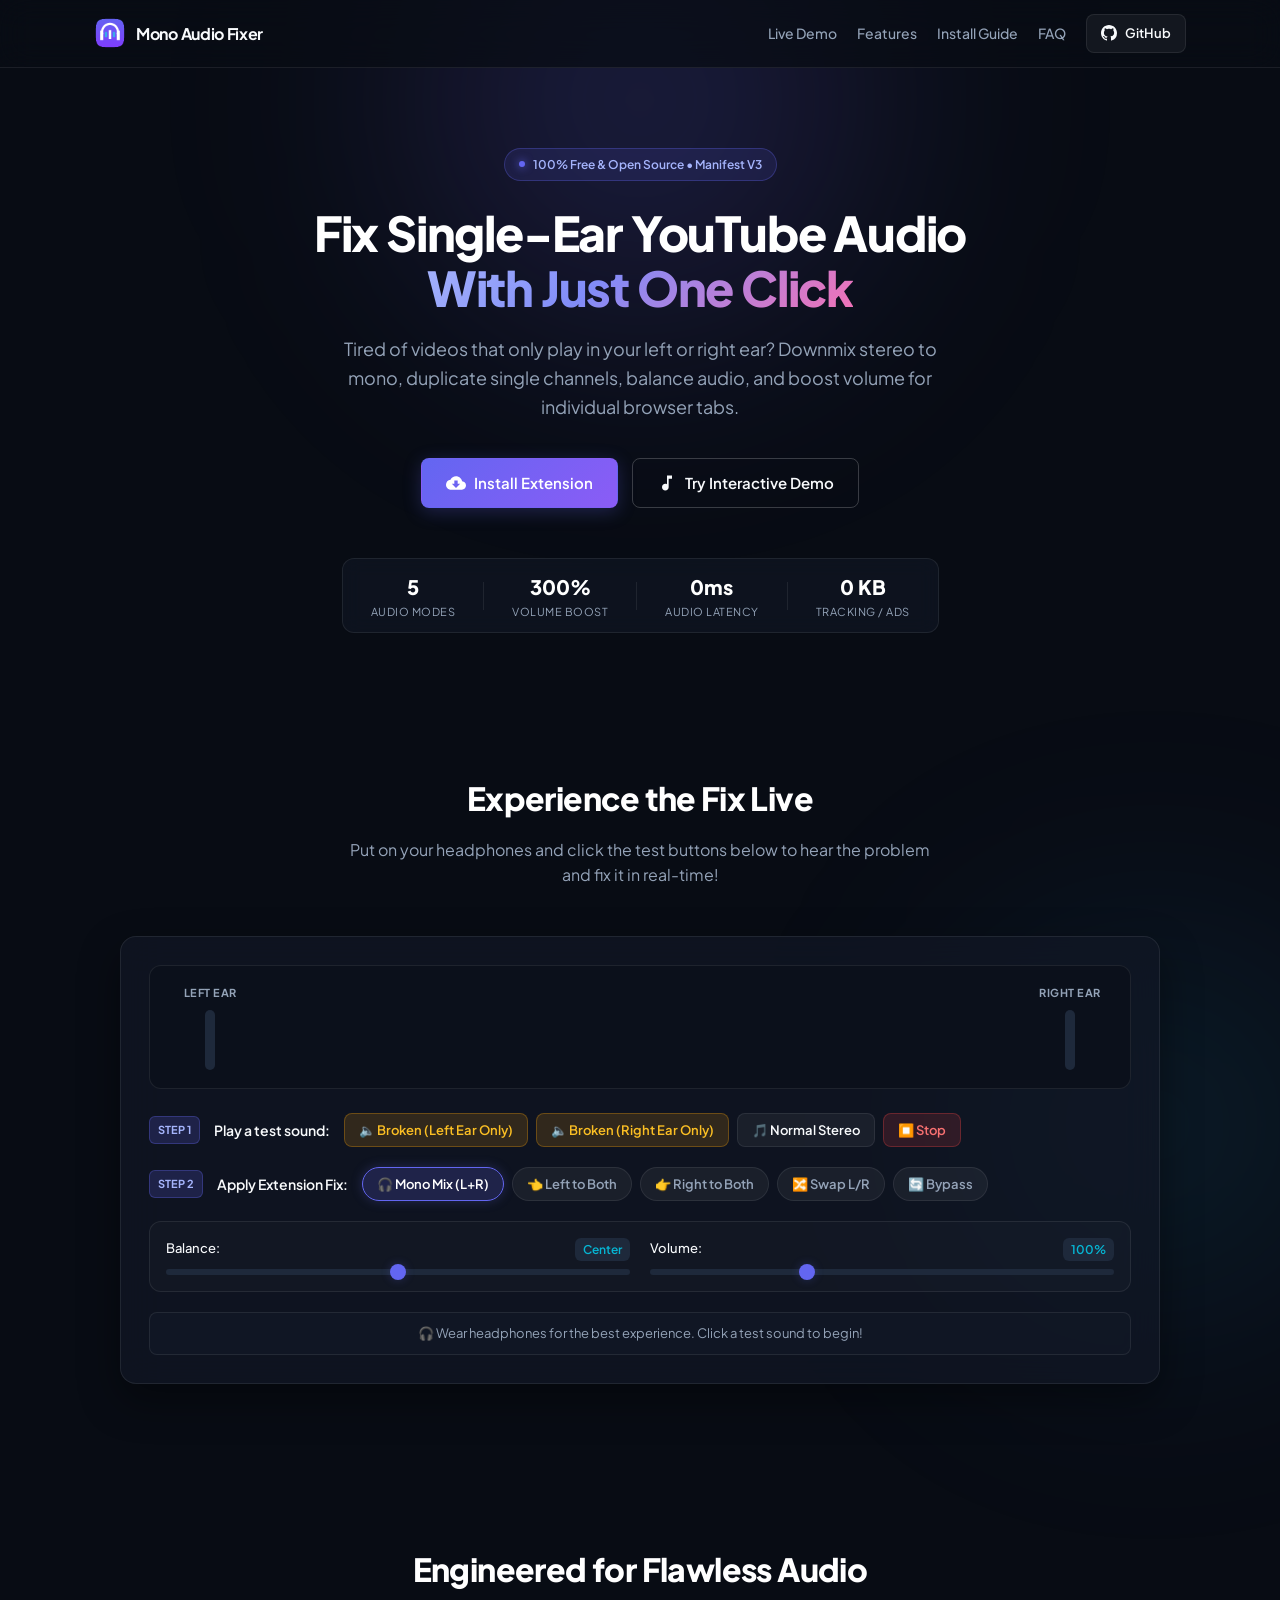
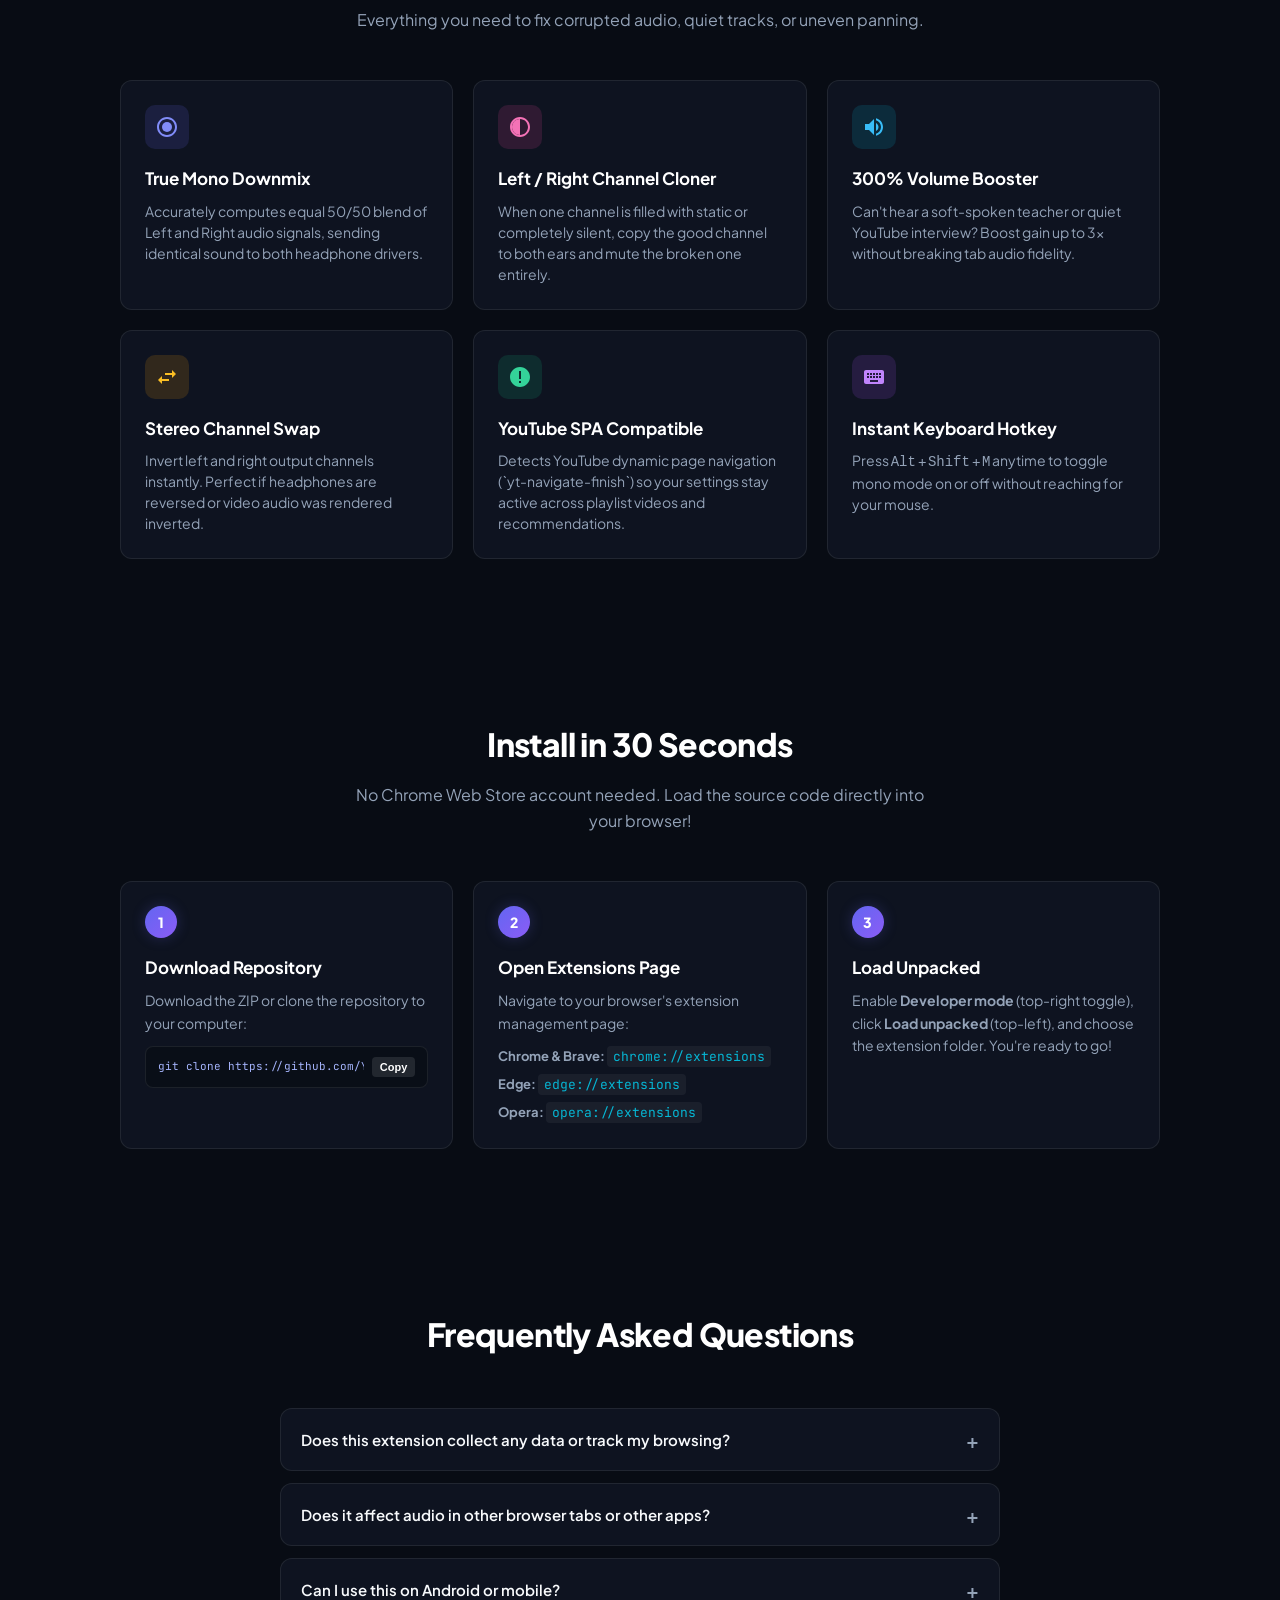
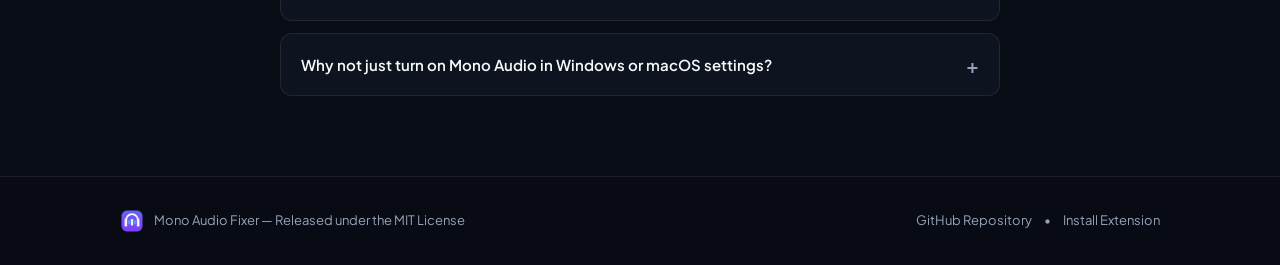
==== docs/index.html @ decf17ee "feat: complete YouTube & Tab Mono Audio Fixer extension with GitHub Pages landing page" ====
<!DOCTYPE html>
<html lang="en">
<head>
  <meta charset="UTF-8">
  <meta name="viewport" content="width=device-width, initial-scale=1.0">
  <title>Mono Audio Fixer — Fix Single-Ear YouTube Audio Instantly</title>
  <meta name="description" content="Free open-source Chrome extension to fix YouTube & browser videos where audio only plays in one ear. Downmix stereo to mono, copy left/right channels, and boost volume.">
  <link rel="icon" type="image/png" href="icons/icon32.png">
  <link rel="preconnect" href="https://fonts.googleapis.com">
  <link rel="preconnect" href="https://fonts.gstatic.com" crossorigin>
  <link href="https://fonts.googleapis.com/css2?family=Plus+Jakarta+Sans:wght@400;500;600;700;800&family=JetBrains+Mono:wght@400;500&display=swap" rel="stylesheet">
  <link rel="stylesheet" href="style.css">
</head>
<body>

  <!-- Background Ambient Glow -->
  <div class="ambient-glow glow-1"></div>
  <div class="ambient-glow glow-2"></div>

  <!-- Navigation -->
  <nav class="navbar">
    <div class="nav-container">
      <a href="#" class="nav-brand">
        <img src="icons/icon48.png" alt="Mono Audio Fixer" class="nav-logo">
        <span class="brand-text">Mono Audio Fixer</span>
      </a>
      <div class="nav-links">
        <a href="#demo" class="nav-link">Live Demo</a>
        <a href="#features" class="nav-link">Features</a>
        <a href="#install" class="nav-link">Install Guide</a>
        <a href="#faq" class="nav-link">FAQ</a>
        <a href="https://github.com" target="_blank" rel="noopener noreferrer" class="btn btn-secondary btn-sm github-btn">
          <svg viewBox="0 0 24 24" width="16" height="16" fill="currentColor">
            <path d="M12 0C5.37 0 0 5.37 0 12c0 5.31 3.435 9.795 8.205 11.385.6.105.825-.255.825-.57 0-.285-.015-1.23-.015-2.235-3.015.555-3.795-.735-4.035-1.41-.135-.345-.72-1.41-1.23-1.695-.42-.225-1.02-.78-.015-.795.945-.015 1.62.87 1.845 1.23 1.08 1.815 2.805 1.305 3.495.99.105-.78.42-1.305.765-1.605-2.67-.3-5.46-1.335-5.46-5.925 0-1.305.465-2.385 1.23-3.225-.12-.3-.54-1.53.12-3.18 0 0 1.005-.315 3.3 1.23.96-.27 1.98-.405 3-.405s2.04.135 3 .405c2.295-1.56 3.3-1.23 3.3-1.23.66 1.65.24 2.88.12 3.18.765.84 1.23 1.905 1.23 3.225 0 4.605-2.805 5.625-5.475 5.925.435.375.81 1.095.81 2.22 0 1.605-.015 2.895-.015 3.3 0 .315.225.69.825.57A12.02 12.02 0 0024 12c0-6.63-5.37-12-12-12z"/>
          </svg>
          <span>GitHub</span>
        </a>
      </div>
    </div>
  </nav>

  <!-- Hero Section -->
  <header class="hero-section">
    <div class="hero-container">
      <div class="hero-badge">
        <span class="badge-dot"></span>
        <span>100% Free & Open Source • Manifest V3</span>
      </div>
      
      <h1 class="hero-title">
        Fix Single-Ear YouTube Audio <br>
        <span class="gradient-text">With Just One Click</span>
      </h1>
      
      <p class="hero-subtitle">
        Tired of videos that only play in your left or right ear? Downmix stereo to mono, duplicate single channels, balance audio, and boost volume for individual browser tabs.
      </p>

      <div class="hero-cta-group">
        <a href="#install" class="btn btn-primary btn-lg">
          <svg viewBox="0 0 24 24" width="20" height="20" fill="currentColor">
            <path d="M19.35 10.04C18.67 6.59 15.64 4 12 4 9.11 4 6.6 5.64 5.35 8.04 2.34 8.36 0 10.91 0 14c0 3.31 2.69 6 6 6h13c2.76 0 5-2.24 5-5 0-2.64-2.05-4.78-4.65-4.96zM17 13l-5 5-5-5h3V9h4v4h3z"/>
          </svg>
          <span>Install Extension</span>
        </a>
        <a href="#demo" class="btn btn-outline btn-lg">
          <svg viewBox="0 0 24 24" width="20" height="20" fill="currentColor">
            <path d="M12 3v10.55c-.59-.34-1.27-.55-2-.55-2.21 0-4 1.79-4 4s1.79 4 4 4 4-1.79 4-4V7h4V3h-6z"/>
          </svg>
          <span>Try Interactive Demo</span>
        </a>
      </div>

      <!-- Quick Highlights -->
      <div class="hero-stats">
        <div class="stat-item">
          <span class="stat-value">5</span>
          <span class="stat-label">Audio Modes</span>
        </div>
        <div class="stat-divider"></div>
        <div class="stat-item">
          <span class="stat-value">300%</span>
          <span class="stat-label">Volume Boost</span>
        </div>
        <div class="stat-divider"></div>
        <div class="stat-item">
          <span class="stat-value">0ms</span>
          <span class="stat-label">Audio Latency</span>
        </div>
        <div class="stat-divider"></div>
        <div class="stat-item">
          <span class="stat-value">0 KB</span>
          <span class="stat-label">Tracking / Ads</span>
        </div>
      </div>
    </div>
  </header>

  <!-- Interactive Live Demo Section -->
  <section id="demo" class="demo-section">
    <div class="section-container">
      <div class="section-header">
        <h2 class="section-title">Experience the Fix Live</h2>
        <p class="section-subtitle">Put on your headphones and click the test buttons below to hear the problem and fix it in real-time!</p>
      </div>

      <div class="demo-card">
        <!-- Visualizer Area -->
        <div class="visualizer-container">
          <div class="channel-indicator left-indicator">
            <span class="channel-badge">LEFT EAR</span>
            <div class="meter-bar"><div class="meter-fill" id="meterL"></div></div>
          </div>

          <canvas id="audioVisualizer" width="500" height="120"></canvas>

          <div class="channel-indicator right-indicator">
            <span class="channel-badge">RIGHT EAR</span>
            <div class="meter-bar"><div class="meter-fill" id="meterR"></div></div>
          </div>
        </div>

        <!-- Demo Control Panel -->
        <div class="demo-controls">
          <div class="demo-step">
            <span class="step-num">Step 1</span>
            <span class="step-title">Play a test sound:</span>
            <div class="button-group">
              <button class="btn btn-warning btn-sm" id="btnBrokenLeft">
                🔈 Broken (Left Ear Only)
              </button>
              <button class="btn btn-warning btn-sm" id="btnBrokenRight">
                🔈 Broken (Right Ear Only)
              </button>
              <button class="btn btn-secondary btn-sm" id="btnNormalStereo">
                🎵 Normal Stereo
              </button>
              <button class="btn btn-danger btn-sm" id="btnStopAudio">
                ⏹️ Stop
              </button>
            </div>
          </div>

          <div class="demo-step">
            <span class="step-num">Step 2</span>
            <span class="step-title">Apply Extension Fix:</span>
            <div class="button-group" id="demoPresets">
              <button class="preset-pill active" data-mode="mono">
                🎧 Mono Mix (L+R)
              </button>
              <button class="preset-pill" data-mode="left-only">
                👈 Left to Both
              </button>
              <button class="preset-pill" data-mode="right-only">
                👉 Right to Both
              </button>
              <button class="preset-pill" data-mode="swap">
                🔀 Swap L/R
              </button>
              <button class="preset-pill" data-mode="stereo">
                🔄 Bypass
              </button>
            </div>
          </div>

          <!-- Fine Tuning Controls -->
          <div class="demo-sliders">
            <div class="slider-field">
              <div class="slider-info">
                <span>Balance:</span>
                <span class="badge" id="demoBalanceVal">Center</span>
              </div>
              <input type="range" id="demoBalance" min="-1" max="1" step="0.05" value="0">
            </div>

            <div class="slider-field">
              <div class="slider-info">
                <span>Volume:</span>
                <span class="badge" id="demoVolumeVal">100%</span>
              </div>
              <input type="range" id="demoVolume" min="0" max="3" step="0.05" value="1">
            </div>
          </div>

          <div class="demo-status" id="demoStatus">
            🎧 Wear headphones for the best experience. Click a test sound to begin!
          </div>
        </div>
      </div>
    </div>
  </section>

  <!-- Features Section -->
  <section id="features" class="features-section">
    <div class="section-container">
      <div class="section-header">
        <h2 class="section-title">Engineered for Flawless Audio</h2>
        <p class="section-subtitle">Everything you need to fix corrupted audio, quiet tracks, or uneven panning.</p>
      </div>

      <div class="features-grid">
        <div class="feature-card">
          <div class="feature-icon icon-indigo">
            <svg viewBox="0 0 24 24" width="24" height="24" fill="currentColor">
              <path d="M12 2C6.48 2 2 6.48 2 12s4.48 10 10 10 10-4.48 10-10S17.52 2 12 2zm0 18c-4.41 0-8-3.59-8-8s3.59-8 8-8 8 3.59 8 8-3.59 8-8 8z"/><circle cx="12" cy="12" r="5"/>
            </svg>
          </div>
          <h3 class="feature-title">True Mono Downmix</h3>
          <p class="feature-desc">Accurately computes equal 50/50 blend of Left and Right audio signals, sending identical sound to both headphone drivers.</p>
        </div>

        <div class="feature-card">
          <div class="feature-icon icon-pink">
            <svg viewBox="0 0 24 24" width="24" height="24" fill="currentColor">
              <path d="M12 2C6.48 2 2 6.48 2 12s4.48 10 10 10 10-4.48 10-10S17.52 2 12 2zm0 18c-4.41 0-8-3.59-8-8s3.59-8 8-8 8 3.59 8 8-3.59 8-8 8z"/><path d="M12 4v16c-4.41 0-8-3.59-8-8s3.59-8 8-8z"/>
            </svg>
          </div>
          <h3 class="feature-title">Left / Right Channel Cloner</h3>
          <p class="feature-desc">When one channel is filled with static or completely silent, copy the good channel to both ears and mute the broken one entirely.</p>
        </div>

        <div class="feature-card">
          <div class="feature-icon icon-cyan">
            <svg viewBox="0 0 24 24" width="24" height="24" fill="currentColor">
              <path d="M3 9v6h4l5 5V4L7 9H3zm13.5 3c0-1.77-1.02-3.29-2.5-4.03v8.05c1.48-.73 2.5-2.25 2.5-4.02zM14 3.23v2.06c2.89.86 5 3.54 5 6.71s-2.11 5.85-5 6.71v2.06c4.01-.91 7-4.49 7-8.77s-2.99-7.86-7-8.77z"/>
            </svg>
          </div>
          <h3 class="feature-title">300% Volume Booster</h3>
          <p class="feature-desc">Can't hear a soft-spoken teacher or quiet YouTube interview? Boost gain up to 3x without breaking tab audio fidelity.</p>
        </div>

        <div class="feature-card">
          <div class="feature-icon icon-amber">
            <svg viewBox="0 0 24 24" width="24" height="24" fill="currentColor">
              <path d="M6.99 11L3 15l3.99 4v-3H14v-2H6.99v-3zM21 9l-3.99-4v3H10v2h7.01v3L21 9z"/>
            </svg>
          </div>
          <h3 class="feature-title">Stereo Channel Swap</h3>
          <p class="feature-desc">Invert left and right output channels instantly. Perfect if headphones are reversed or video audio was rendered inverted.</p>
        </div>

        <div class="feature-card">
          <div class="feature-icon icon-emerald">
            <svg viewBox="0 0 24 24" width="24" height="24" fill="currentColor">
              <path d="M12 2C6.48 2 2 6.48 2 12s4.48 10 10 10 10-4.48 10-10S17.52 2 12 2zm-1 14h2v2h-2v-2zm0-10h2v8h-2V6z"/>
            </svg>
          </div>
          <h3 class="feature-title">YouTube SPA Compatible</h3>
          <p class="feature-desc">Detects YouTube dynamic page navigation (`yt-navigate-finish`) so your settings stay active across playlist videos and recommendations.</p>
        </div>

        <div class="feature-card">
          <div class="feature-icon icon-purple">
            <svg viewBox="0 0 24 24" width="24" height="24" fill="currentColor">
              <path d="M20 5H4c-1.1 0-1.99.9-1.99 2L2 17c0 1.1.9 2 2 2h16c1.1 0 2-.9 2-2V7c0-1.1-.9-2-2-2zm-9 3h2v2h-2V8zm0 3h2v2h-2v-2zM8 8h2v2H8V8zm0 3h2v2H8v-2zm-1 2H5v-2h2v2zm0-3H5V8h2v2zm9 7H8v-2h8v2zm0-4h-2v-2h2v2zm0-3h-2V8h2v2zm3 3h-2v-2h2v2zm0-3h-2V8h2v2z"/>
            </svg>
          </div>
          <h3 class="feature-title">Instant Keyboard Hotkey</h3>
          <p class="feature-desc">Press <kbd>Alt</kbd> + <kbd>Shift</kbd> + <kbd>M</kbd> anytime to toggle mono mode on or off without reaching for your mouse.</p>
        </div>
      </div>
    </div>
  </section>

  <!-- Installation Walkthrough Section -->
  <section id="install" class="install-section">
    <div class="section-container">
      <div class="section-header">
        <h2 class="section-title">Install in 30 Seconds</h2>
        <p class="section-subtitle">No Chrome Web Store account needed. Load the source code directly into your browser!</p>
      </div>

      <div class="steps-grid">
        <div class="step-card">
          <div class="step-badge">1</div>
          <h3 class="step-heading">Download Repository</h3>
          <p class="step-text">Download the ZIP or clone the repository to your computer:</p>
          <div class="code-box">
            <code>git clone https://github.com/YOUR_USERNAME/mono-audio-fixer.git</code>
            <button class="copy-btn" id="copyBtn">Copy</button>
          </div>
        </div>

        <div class="step-card">
          <div class="step-badge">2</div>
          <h3 class="step-heading">Open Extensions Page</h3>
          <p class="step-text">Navigate to your browser's extension management page:</p>
          <ul class="browser-links">
            <li><strong>Chrome & Brave:</strong> <code>chrome://extensions</code></li>
            <li><strong>Edge:</strong> <code>edge://extensions</code></li>
            <li><strong>Opera:</strong> <code>opera://extensions</code></li>
          </ul>
        </div>

        <div class="step-card">
          <div class="step-badge">3</div>
          <h3 class="step-heading">Load Unpacked</h3>
          <p class="step-text">Enable <strong>Developer mode</strong> (top-right toggle), click <strong>Load unpacked</strong> (top-left), and choose the extension folder. You're ready to go!</p>
        </div>
      </div>
    </div>
  </section>

  <!-- FAQ Section -->
  <section id="faq" class="faq-section">
    <div class="section-container">
      <div class="section-header">
        <h2 class="section-title">Frequently Asked Questions</h2>
      </div>

      <div class="faq-list">
        <div class="faq-item">
          <button class="faq-question">
            <span>Does this extension collect any data or track my browsing?</span>
            <span class="faq-icon">+</span>
          </button>
          <div class="faq-answer">
            <p><strong>Absolutely not.</strong> Mono Audio Fixer is 100% open-source and local. It operates solely through the browser's native Web Audio API and contains zero telemetry, analytics, or external network requests.</p>
          </div>
        </div>

        <div class="faq-item">
          <button class="faq-question">
            <span>Does it affect audio in other browser tabs or other apps?</span>
            <span class="faq-icon">+</span>
          </button>
          <div class="faq-answer">
            <p><strong>No.</strong> Unlike system-wide OS accessibility toggles, this extension only modifies the audio of the specific tab you have open. Your Spotify, games, or other tabs remain in rich full stereo.</p>
          </div>
        </div>

        <div class="faq-item">
          <button class="faq-question">
            <span>Can I use this on Android or mobile?</span>
            <span class="faq-icon">+</span>
          </button>
          <div class="faq-answer">
            <p>Yes! On Android, you can install browsers that support desktop extensions such as <strong>Kiwi Browser</strong> or <strong>Firefox for Android</strong> and load this extension directly for mobile YouTube.</p>
          </div>
        </div>

        <div class="faq-item">
          <button class="faq-question">
            <span>Why not just turn on Mono Audio in Windows or macOS settings?</span>
            <span class="faq-icon">+</span>
          </button>
          <div class="faq-answer">
            <p>System settings turn <em>everything</em> on your computer into mono—including Discord calls, games, and music. Mono Audio Fixer lets you fix individual broken videos without compromising the rest of your audio setup.</p>
          </div>
        </div>
      </div>
    </div>
  </section>

  <!-- Footer -->
  <footer class="footer">
    <div class="footer-container">
      <div class="footer-left">
        <img src="icons/icon32.png" alt="Logo" width="24" height="24">
        <span>Mono Audio Fixer — Released under the MIT License</span>
      </div>
      <div class="footer-right">
        <a href="https://github.com" target="_blank" rel="noopener noreferrer">GitHub Repository</a>
        <span>•</span>
        <a href="#install">Install Extension</a>
      </div>
    </div>
  </footer>

  <script src="script.js"></script>
</body>
</html>
---- docs/style.css ----
:root {
  --bg-dark: #080c14;
  --bg-card: rgba(18, 24, 38, 0.7);
  --bg-card-hover: rgba(26, 34, 52, 0.85);
  --border-subtle: rgba(255, 255, 255, 0.08);
  --border-active: rgba(99, 102, 241, 0.5);
  --text-main: #f8fafc;
  --text-muted: #94a3b8;
  --accent-indigo: #6366f1;
  --accent-violet: #8b5cf6;
  --accent-pink: #ec4899;
  --accent-cyan: #06b6d4;
  --accent-amber: #f59e0b;
  --accent-emerald: #10b981;
  --radius-lg: 16px;
  --radius-md: 12px;
  --radius-sm: 8px;
  --glow-indigo: rgba(99, 102, 241, 0.25);
}

* {
  box-sizing: border-box;
  margin: 0;
  padding: 0;
}

html {
  scroll-behavior: smooth;
}

body {
  background-color: var(--bg-dark);
  color: var(--text-main);
  font-family: 'Plus Jakarta Sans', -apple-system, BlinkMacSystemFont, "Segoe UI", Roboto, sans-serif;
  line-height: 1.6;
  overflow-x: hidden;
  position: relative;
}

/* Ambient Backdrops */
.ambient-glow {
  position: absolute;
  border-radius: 50%;
  filter: blur(120px);
  pointer-events: none;
  z-index: 0;
}

.glow-1 {
  width: 500px;
  height: 500px;
  top: -150px;
  left: 50%;
  transform: translateX(-50%);
  background: radial-gradient(circle, rgba(99, 102, 241, 0.25) 0%, rgba(139, 92, 246, 0.1) 70%, transparent 100%);
}

.glow-2 {
  width: 450px;
  height: 450px;
  top: 900px;
  right: -100px;
  background: radial-gradient(circle, rgba(6, 182, 212, 0.15) 0%, rgba(99, 102, 241, 0.05) 70%, transparent 100%);
}

/* Navigation */
.navbar {
  position: sticky;
  top: 0;
  z-index: 100;
  backdrop-filter: blur(16px);
  -webkit-backdrop-filter: blur(16px);
  background: rgba(8, 12, 20, 0.75);
  border-bottom: 1px solid var(--border-subtle);
}

.nav-container {
  max-width: 1140px;
  margin: 0 auto;
  padding: 14px 24px;
  display: flex;
  align-items: center;
  justify-content: space-between;
}

.nav-brand {
  display: flex;
  align-items: center;
  gap: 10px;
  text-decoration: none;
  color: var(--text-main);
}

.nav-logo {
  width: 32px;
  height: 32px;
  border-radius: 8px;
}

.brand-text {
  font-size: 16px;
  font-weight: 700;
  letter-spacing: -0.3px;
}

.nav-links {
  display: flex;
  align-items: center;
  gap: 20px;
}

.nav-link {
  color: var(--text-muted);
  text-decoration: none;
  font-size: 14px;
  font-weight: 500;
  transition: color 0.2s;
}

.nav-link:hover {
  color: var(--text-main);
}

/* Buttons */
.btn {
  display: inline-flex;
  align-items: center;
  gap: 8px;
  font-family: inherit;
  font-weight: 600;
  text-decoration: none;
  border-radius: var(--radius-sm);
  cursor: pointer;
  transition: all 0.25s cubic-bezier(0.4, 0, 0.2, 1);
  border: 1px solid transparent;
}

.btn-primary {
  background: linear-gradient(135deg, var(--accent-indigo), var(--accent-violet));
  color: #ffffff;
  box-shadow: 0 4px 18px var(--glow-indigo);
}

.btn-primary:hover {
  transform: translateY(-2px);
  box-shadow: 0 6px 24px rgba(99, 102, 241, 0.4);
}

.btn-secondary {
  background: rgba(255, 255, 255, 0.05);
  color: var(--text-main);
  border-color: var(--border-subtle);
}

.btn-secondary:hover {
  background: rgba(255, 255, 255, 0.1);
  color: #ffffff;
}

.btn-outline {
  background: transparent;
  color: var(--text-main);
  border-color: rgba(255, 255, 255, 0.2);
}

.btn-outline:hover {
  background: rgba(255, 255, 255, 0.05);
  border-color: rgba(255, 255, 255, 0.4);
}

.btn-warning {
  background: rgba(245, 158, 11, 0.15);
  color: #fbbf24;
  border-color: rgba(245, 158, 11, 0.3);
}

.btn-warning:hover {
  background: rgba(245, 158, 11, 0.25);
}

.btn-danger {
  background: rgba(239, 68, 68, 0.15);
  color: #f87171;
  border-color: rgba(239, 68, 68, 0.3);
}

.btn-danger:hover {
  background: rgba(239, 68, 68, 0.25);
}

.btn-lg {
  padding: 12px 24px;
  font-size: 15px;
}

.btn-sm {
  padding: 8px 14px;
  font-size: 13px;
}

/* Hero Section */
.hero-section {
  position: relative;
  z-index: 1;
  padding: 80px 24px 60px;
  text-align: center;
}

.hero-container {
  max-width: 840px;
  margin: 0 auto;
}

.hero-badge {
  display: inline-flex;
  align-items: center;
  gap: 8px;
  background: rgba(99, 102, 241, 0.12);
  border: 1px solid rgba(99, 102, 241, 0.3);
  padding: 6px 14px;
  border-radius: 20px;
  font-size: 12px;
  font-weight: 600;
  color: #a5b4fc;
  margin-bottom: 24px;
}

.badge-dot {
  width: 6px;
  height: 6px;
  border-radius: 50%;
  background: #6366f1;
  box-shadow: 0 0 8px #6366f1;
}

.hero-title {
  font-size: 48px;
  line-height: 1.15;
  font-weight: 800;
  letter-spacing: -1.2px;
  margin-bottom: 20px;
  color: #ffffff;
}

.gradient-text {
  background: linear-gradient(135deg, #a5b4fc 0%, #818cf8 40%, #f472b6 100%);
  -webkit-background-clip: text;
  -webkit-text-fill-color: transparent;
}

.hero-subtitle {
  font-size: 18px;
  color: var(--text-muted);
  max-width: 640px;
  margin: 0 auto 36px;
}

.hero-cta-group {
  display: flex;
  justify-content: center;
  gap: 14px;
  margin-bottom: 50px;
  flex-wrap: wrap;
}

/* Stats */
.hero-stats {
  display: inline-flex;
  align-items: center;
  background: rgba(18, 24, 38, 0.6);
  border: 1px solid var(--border-subtle);
  border-radius: var(--radius-md);
  padding: 12px 28px;
  gap: 28px;
  backdrop-filter: blur(10px);
}

.stat-item {
  display: flex;
  flex-direction: column;
  align-items: center;
}

.stat-value {
  font-size: 20px;
  font-weight: 800;
  color: #ffffff;
}

.stat-label {
  font-size: 11px;
  color: var(--text-muted);
  text-transform: uppercase;
  letter-spacing: 0.5px;
}

.stat-divider {
  width: 1px;
  height: 28px;
  background: var(--border-subtle);
}

/* Sections Common */
section {
  position: relative;
  z-index: 1;
  padding: 80px 24px;
}

.section-container {
  max-width: 1040px;
  margin: 0 auto;
}

.section-header {
  text-align: center;
  margin-bottom: 48px;
}

.section-title {
  font-size: 32px;
  font-weight: 800;
  letter-spacing: -0.6px;
  color: #ffffff;
  margin-bottom: 12px;
}

.section-subtitle {
  font-size: 16px;
  color: var(--text-muted);
  max-width: 580px;
  margin: 0 auto;
}

/* Interactive Demo Card */
.demo-card {
  background: var(--bg-card);
  border: 1px solid var(--border-subtle);
  border-radius: var(--radius-lg);
  padding: 28px;
  backdrop-filter: blur(20px);
  box-shadow: 0 16px 40px rgba(0, 0, 0, 0.4);
}

.visualizer-container {
  display: flex;
  align-items: center;
  justify-content: space-between;
  gap: 20px;
  background: #0b101b;
  border-radius: var(--radius-md);
  padding: 16px 20px;
  border: 1px solid var(--border-subtle);
  margin-bottom: 24px;
}

#audioVisualizer {
  flex: 1;
  height: 90px;
  border-radius: 6px;
}

.channel-indicator {
  display: flex;
  flex-direction: column;
  align-items: center;
  gap: 8px;
  width: 80px;
}

.channel-badge {
  font-size: 11px;
  font-weight: 700;
  letter-spacing: 0.5px;
  color: var(--text-muted);
}

.meter-bar {
  width: 10px;
  height: 60px;
  background: #1e293b;
  border-radius: 5px;
  overflow: hidden;
  position: relative;
}

.meter-fill {
  width: 100%;
  height: 0%;
  position: absolute;
  bottom: 0;
  background: linear-gradient(to top, var(--accent-emerald), var(--accent-indigo));
  transition: height 0.08s ease;
  border-radius: 5px;
}

/* Demo Controls */
.demo-controls {
  display: flex;
  flex-direction: column;
  gap: 20px;
}

.demo-step {
  display: flex;
  align-items: center;
  gap: 14px;
  flex-wrap: wrap;
}

.step-num {
  font-size: 11px;
  font-weight: 700;
  text-transform: uppercase;
  background: rgba(99, 102, 241, 0.2);
  color: #a5b4fc;
  padding: 4px 8px;
  border-radius: 6px;
  border: 1px solid rgba(99, 102, 241, 0.3);
}

.step-title {
  font-size: 14px;
  font-weight: 600;
}

.button-group {
  display: flex;
  gap: 8px;
  flex-wrap: wrap;
}

.preset-pill {
  background: rgba(255, 255, 255, 0.05);
  border: 1px solid var(--border-subtle);
  color: var(--text-muted);
  padding: 8px 14px;
  border-radius: 20px;
  font-size: 13px;
  font-weight: 600;
  cursor: pointer;
  transition: all 0.2s;
  font-family: inherit;
}

.preset-pill:hover {
  background: rgba(255, 255, 255, 0.1);
  color: var(--text-main);
}

.preset-pill.active {
  background: rgba(99, 102, 241, 0.2);
  border-color: var(--accent-indigo);
  color: #ffffff;
  box-shadow: 0 0 12px var(--glow-indigo);
}

/* Demo Sliders */
.demo-sliders {
  display: grid;
  grid-template-columns: 1fr 1fr;
  gap: 20px;
  background: rgba(255, 255, 255, 0.02);
  padding: 16px;
  border-radius: var(--radius-md);
  border: 1px solid var(--border-subtle);
}

.slider-field {
  display: flex;
  flex-direction: column;
  gap: 8px;
}

.slider-info {
  display: flex;
  justify-content: space-between;
  font-size: 13px;
  font-weight: 500;
}

.badge {
  background: #1e293b;
  color: var(--accent-cyan);
  padding: 2px 8px;
  border-radius: 6px;
  font-size: 12px;
  font-weight: 600;
}

input[type="range"] {
  -webkit-appearance: none;
  width: 100%;
  height: 6px;
  border-radius: 3px;
  background: #1e293b;
  outline: none;
}

input[type="range"]::-webkit-slider-thumb {
  -webkit-appearance: none;
  width: 16px;
  height: 16px;
  border-radius: 50%;
  background: var(--accent-indigo);
  cursor: pointer;
  box-shadow: 0 0 10px var(--glow-indigo);
}

.demo-status {
  text-align: center;
  font-size: 13px;
  color: var(--text-muted);
  background: rgba(18, 24, 38, 0.8);
  padding: 10px;
  border-radius: var(--radius-sm);
  border: 1px solid var(--border-subtle);
}

/* Features Grid */
.features-grid {
  display: grid;
  grid-template-columns: repeat(auto-fit, minmax(300px, 1fr));
  gap: 20px;
}

.feature-card {
  background: var(--bg-card);
  border: 1px solid var(--border-subtle);
  border-radius: var(--radius-md);
  padding: 24px;
  transition: all 0.25s;
}

.feature-card:hover {
  background: var(--bg-card-hover);
  border-color: var(--border-active);
  transform: translateY(-3px);
}

.feature-icon {
  width: 44px;
  height: 44px;
  border-radius: 10px;
  display: flex;
  align-items: center;
  justify-content: center;
  margin-bottom: 16px;
}

.icon-indigo { background: rgba(99, 102, 241, 0.15); color: #818cf8; }
.icon-pink { background: rgba(236, 72, 153, 0.15); color: #f472b6; }
.icon-cyan { background: rgba(6, 182, 212, 0.15); color: #38bdf8; }
.icon-amber { background: rgba(245, 158, 11, 0.15); color: #fbbf24; }
.icon-emerald { background: rgba(16, 185, 129, 0.15); color: #34d399; }
.icon-purple { background: rgba(168, 85, 247, 0.15); color: #c084fc; }

.feature-title {
  font-size: 17px;
  font-weight: 700;
  margin-bottom: 8px;
  color: #ffffff;
}

.feature-desc {
  font-size: 14px;
  color: var(--text-muted);
  line-height: 1.5;
}

/* Install Steps */
.steps-grid {
  display: grid;
  grid-template-columns: repeat(auto-fit, minmax(280px, 1fr));
  gap: 20px;
}

.step-card {
  background: var(--bg-card);
  border: 1px solid var(--border-subtle);
  border-radius: var(--radius-md);
  padding: 24px;
  position: relative;
}

.step-badge {
  width: 32px;
  height: 32px;
  border-radius: 50%;
  background: linear-gradient(135deg, var(--accent-indigo), var(--accent-violet));
  color: #ffffff;
  display: flex;
  align-items: center;
  justify-content: center;
  font-weight: 800;
  font-size: 14px;
  margin-bottom: 16px;
  box-shadow: 0 0 14px var(--glow-indigo);
}

.step-heading {
  font-size: 17px;
  font-weight: 700;
  margin-bottom: 8px;
  color: #ffffff;
}

.step-text {
  font-size: 14px;
  color: var(--text-muted);
  margin-bottom: 12px;
}

.code-box {
  background: #090e17;
  border: 1px solid var(--border-subtle);
  border-radius: var(--radius-sm);
  padding: 10px 12px;
  display: flex;
  align-items: center;
  justify-content: space-between;
  gap: 8px;
}

.code-box code {
  font-family: 'JetBrains Mono', monospace;
  font-size: 11px;
  color: #a5b4fc;
  overflow-x: auto;
  white-space: nowrap;
}

.copy-btn {
  background: rgba(255, 255, 255, 0.1);
  border: none;
  color: #ffffff;
  padding: 4px 8px;
  border-radius: 4px;
  font-size: 11px;
  cursor: pointer;
  font-weight: 600;
}

.copy-btn:hover {
  background: var(--accent-indigo);
}

.browser-links {
  list-style: none;
  font-size: 13px;
  color: var(--text-muted);
  display: flex;
  flex-direction: column;
  gap: 6px;
}

.browser-links code {
  color: var(--accent-cyan);
  font-family: 'JetBrains Mono', monospace;
  background: rgba(255, 255, 255, 0.05);
  padding: 2px 6px;
  border-radius: 4px;
}

/* FAQ */
.faq-list {
  max-width: 720px;
  margin: 0 auto;
  display: flex;
  flex-direction: column;
  gap: 12px;
}

.faq-item {
  background: var(--bg-card);
  border: 1px solid var(--border-subtle);
  border-radius: var(--radius-md);
  overflow: hidden;
}

.faq-question {
  width: 100%;
  background: none;
  border: none;
  color: var(--text-main);
  padding: 18px 20px;
  font-size: 15px;
  font-weight: 600;
  text-align: left;
  display: flex;
  justify-content: space-between;
  align-items: center;
  cursor: pointer;
  font-family: inherit;
}

.faq-icon {
  font-size: 20px;
  color: var(--text-muted);
  transition: transform 0.2s;
}

.faq-item.open .faq-icon {
  transform: rotate(45deg);
}

.faq-answer {
  max-height: 0;
  overflow: hidden;
  transition: max-height 0.3s ease-out;
  padding: 0 20px;
  color: var(--text-muted);
  font-size: 14px;
}

.faq-item.open .faq-answer {
  padding-bottom: 18px;
  max-height: 200px;
}

/* Footer */
.footer {
  border-top: 1px solid var(--border-subtle);
  padding: 32px 24px;
  font-size: 13px;
  color: var(--text-muted);
  background: rgba(8, 12, 20, 0.9);
}

.footer-container {
  max-width: 1040px;
  margin: 0 auto;
  display: flex;
  justify-content: space-between;
  align-items: center;
  flex-wrap: wrap;
  gap: 16px;
}

.footer-left {
  display: flex;
  align-items: center;
  gap: 10px;
}

.footer-right {
  display: flex;
  align-items: center;
  gap: 12px;
}

.footer-right a {
  color: var(--text-muted);
  text-decoration: none;
}

.footer-right a:hover {
  color: #ffffff;
}

@media (max-width: 768px) {
  .hero-title { font-size: 34px; }
  .demo-sliders { grid-template-columns: 1fr; }
  .nav-links .nav-link { display: none; }
  .visualizer-container { flex-direction: column; }
  #audioVisualizer { width: 100%; }
}
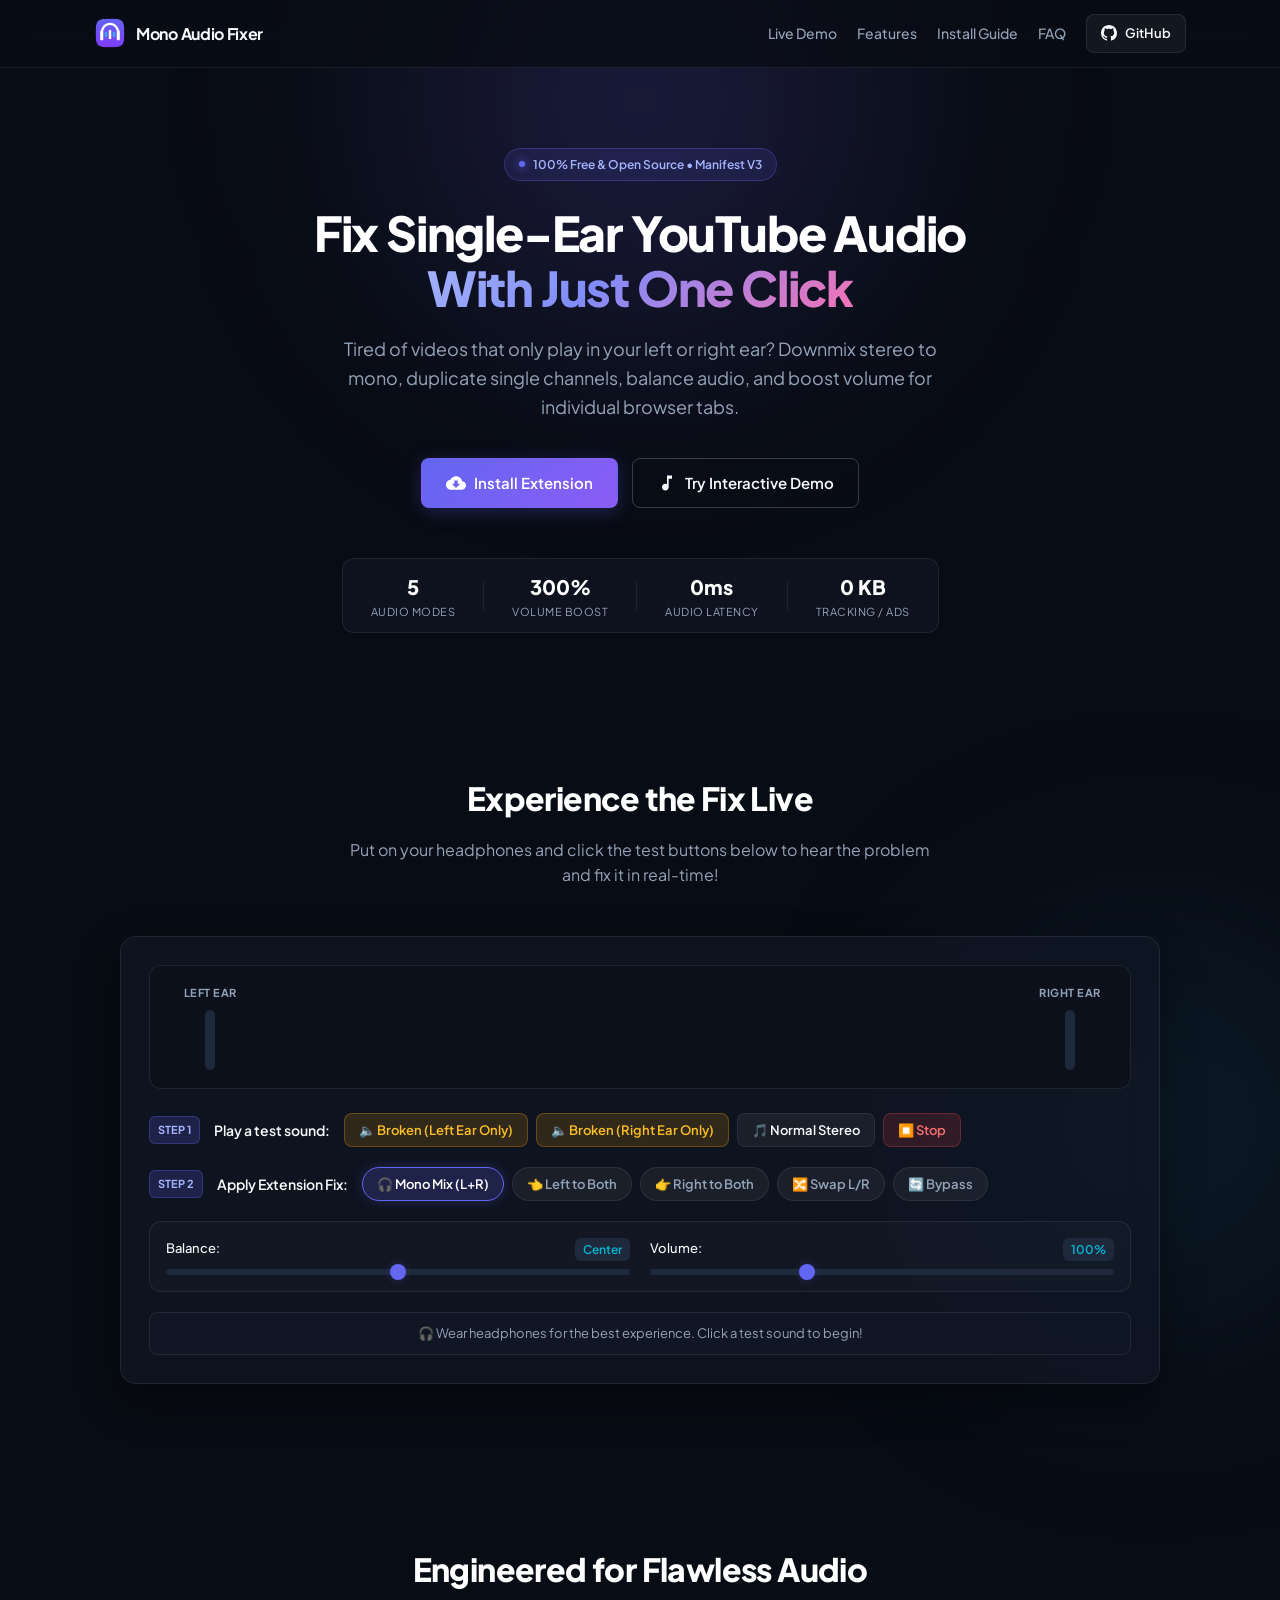
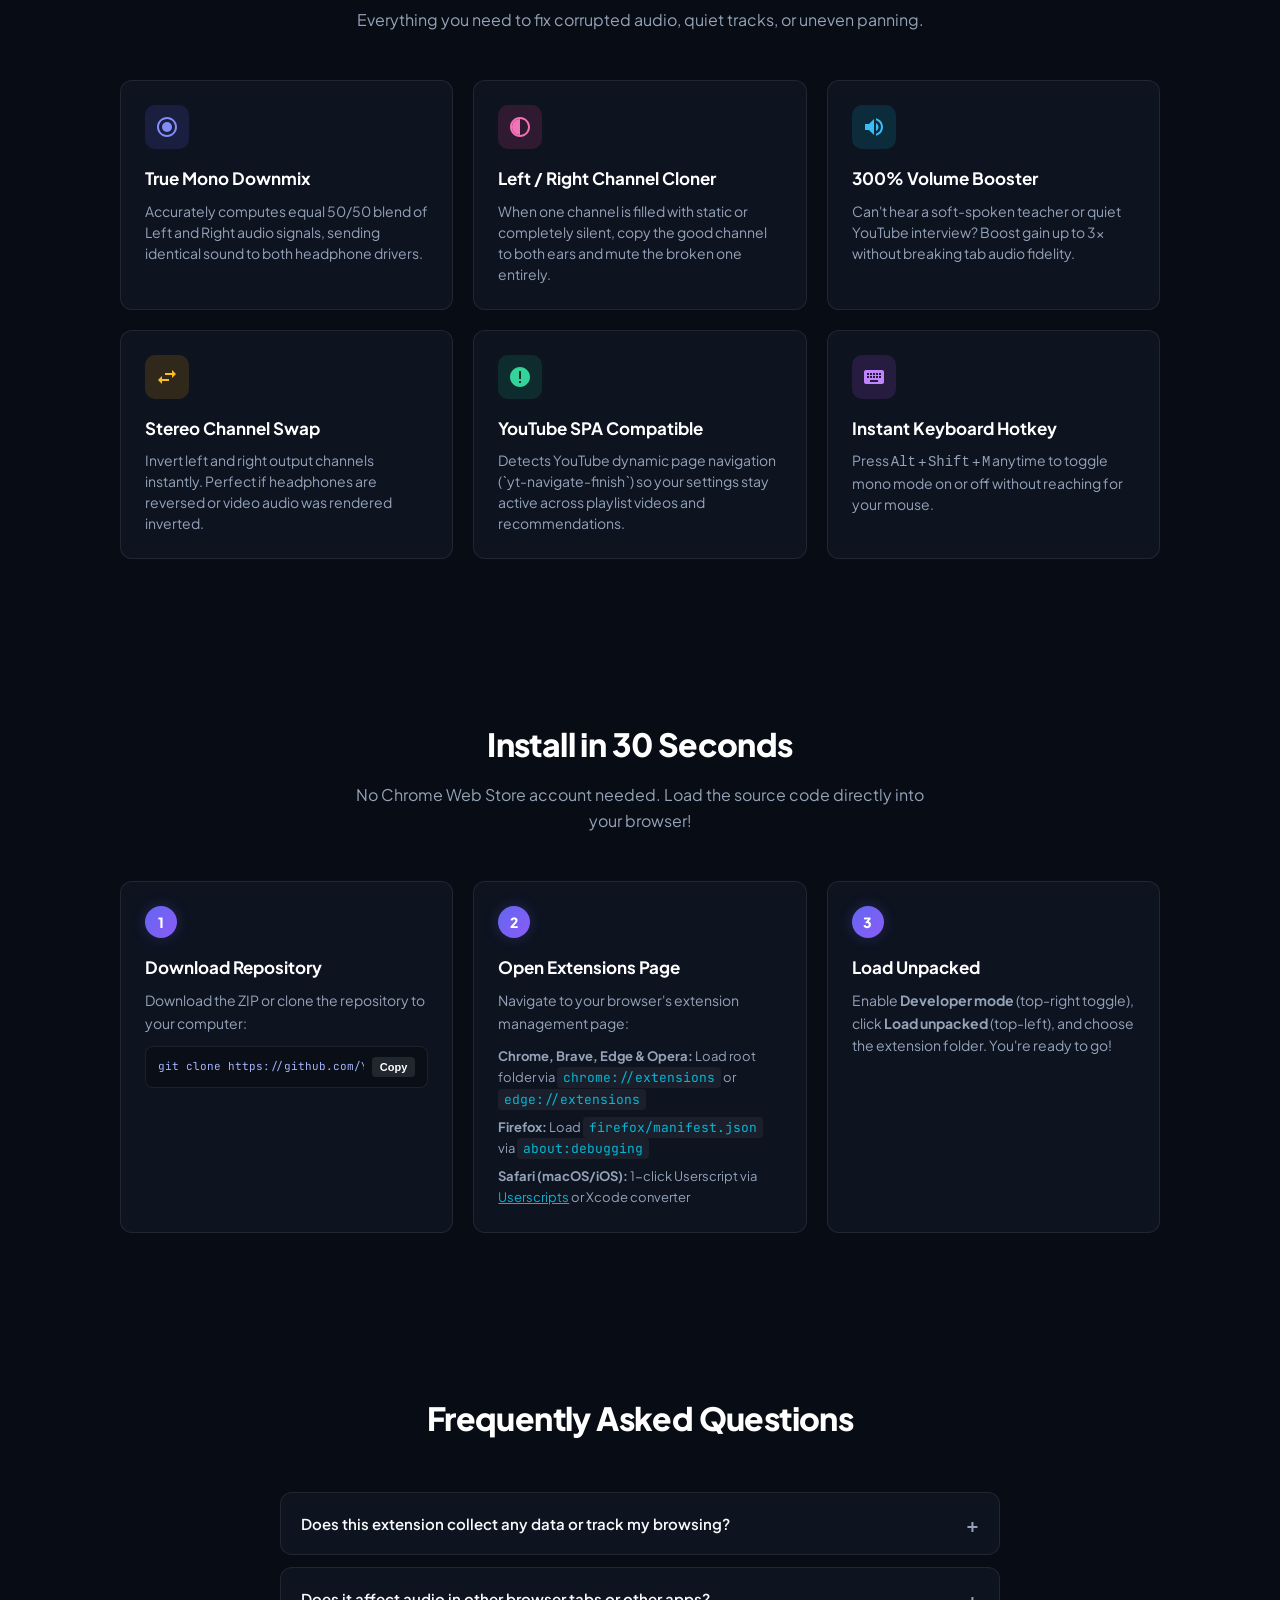
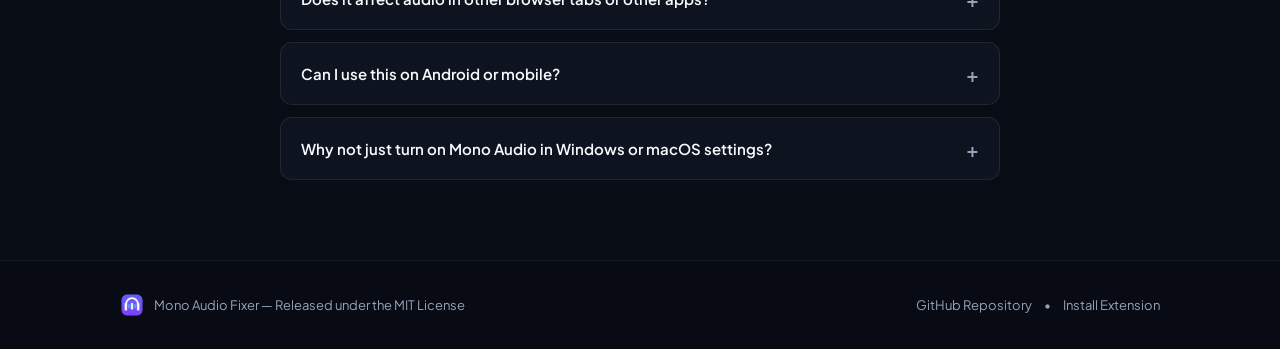
==== commit 9f62e979: "feat: add Firefox, Safari, Edge, and Opera cross-browser support" ====
--- a/docs/index.html
+++ b/docs/index.html
@@ -286,9 +286,9 @@
           <h3 class="step-heading">Open Extensions Page</h3>
           <p class="step-text">Navigate to your browser's extension management page:</p>
           <ul class="browser-links">
-            <li><strong>Chrome & Brave:</strong> <code>chrome://extensions</code></li>
-            <li><strong>Edge:</strong> <code>edge://extensions</code></li>
-            <li><strong>Opera:</strong> <code>opera://extensions</code></li>
+            <li><strong>Chrome, Brave, Edge & Opera:</strong> Load root folder via <code>chrome://extensions</code> or <code>edge://extensions</code></li>
+            <li><strong>Firefox:</strong> Load <code>firefox/manifest.json</code> via <code>about:debugging</code></li>
+            <li><strong>Safari (macOS/iOS):</strong> 1-click Userscript via <a href="https://apps.apple.com/app/userscripts/id1463298887" target="_blank" style="color:var(--accent-cyan)">Userscripts</a> or Xcode converter</li>
           </ul>
         </div>
 
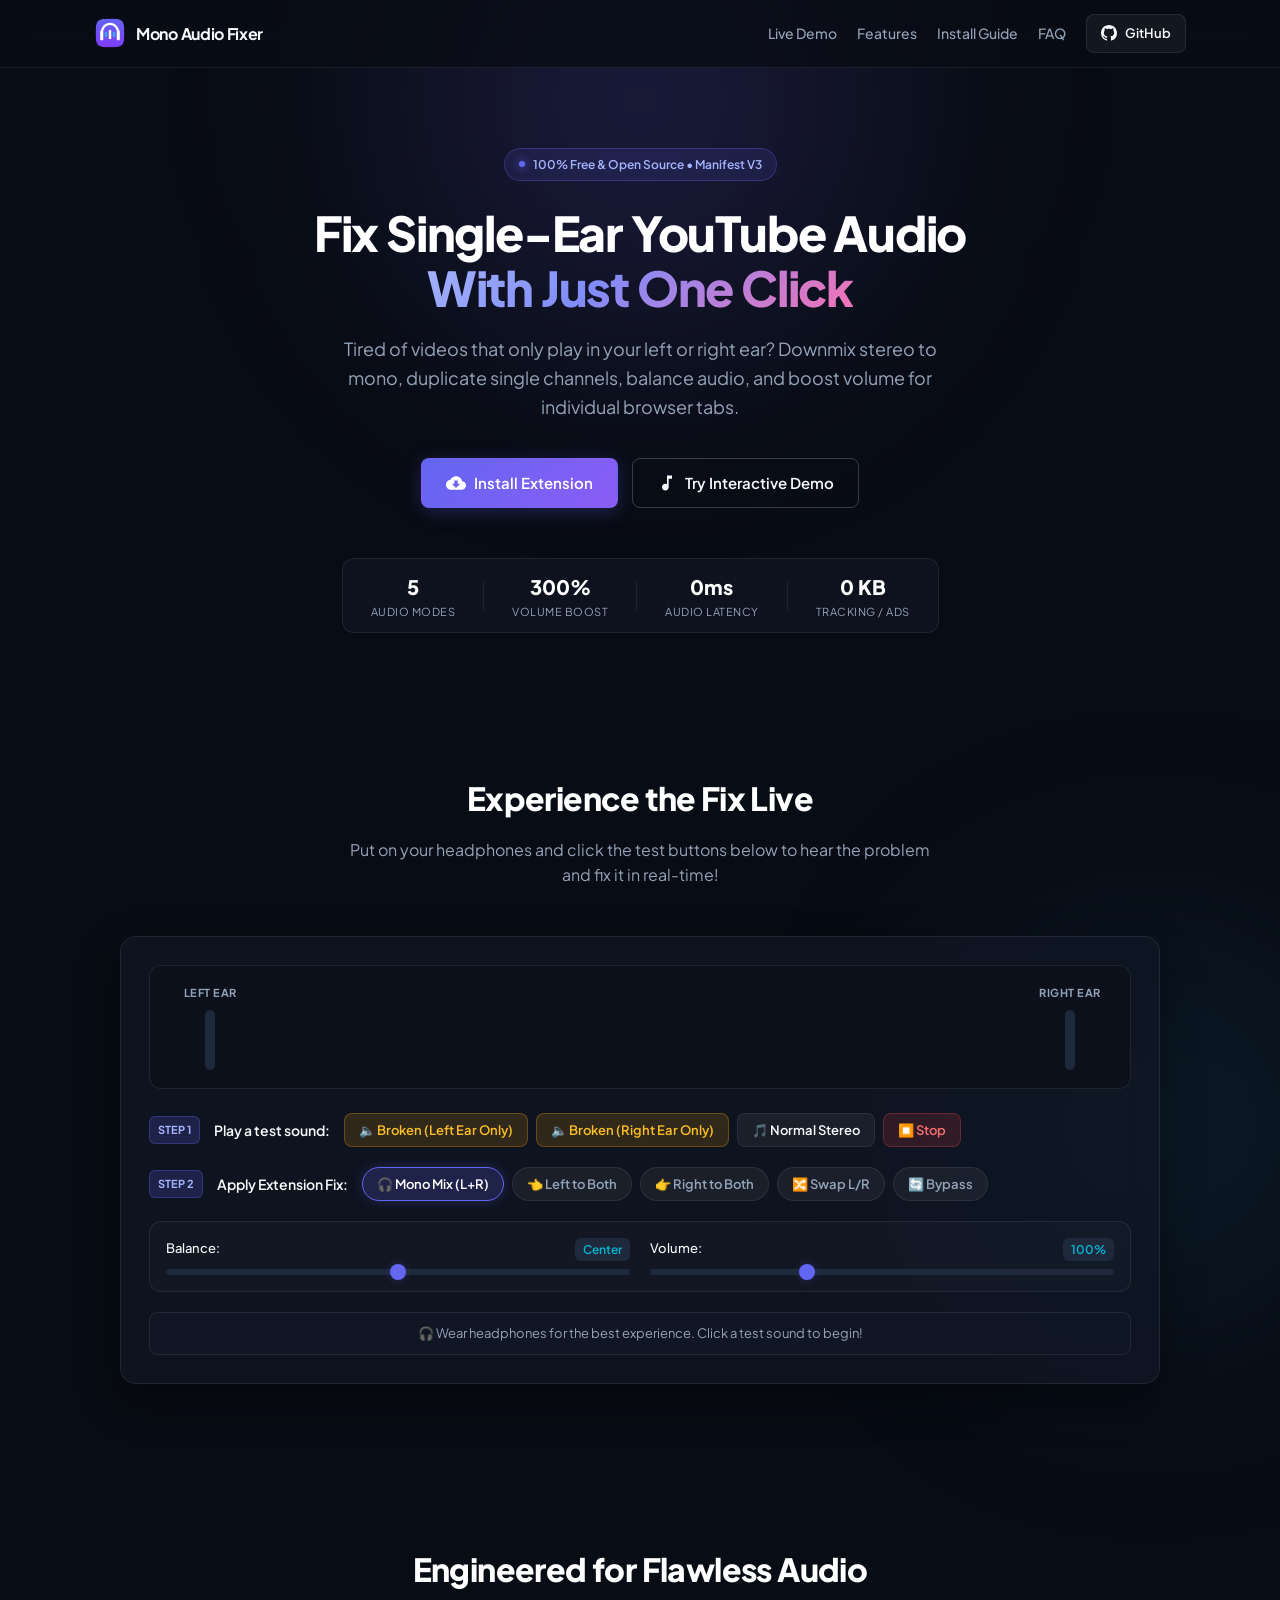
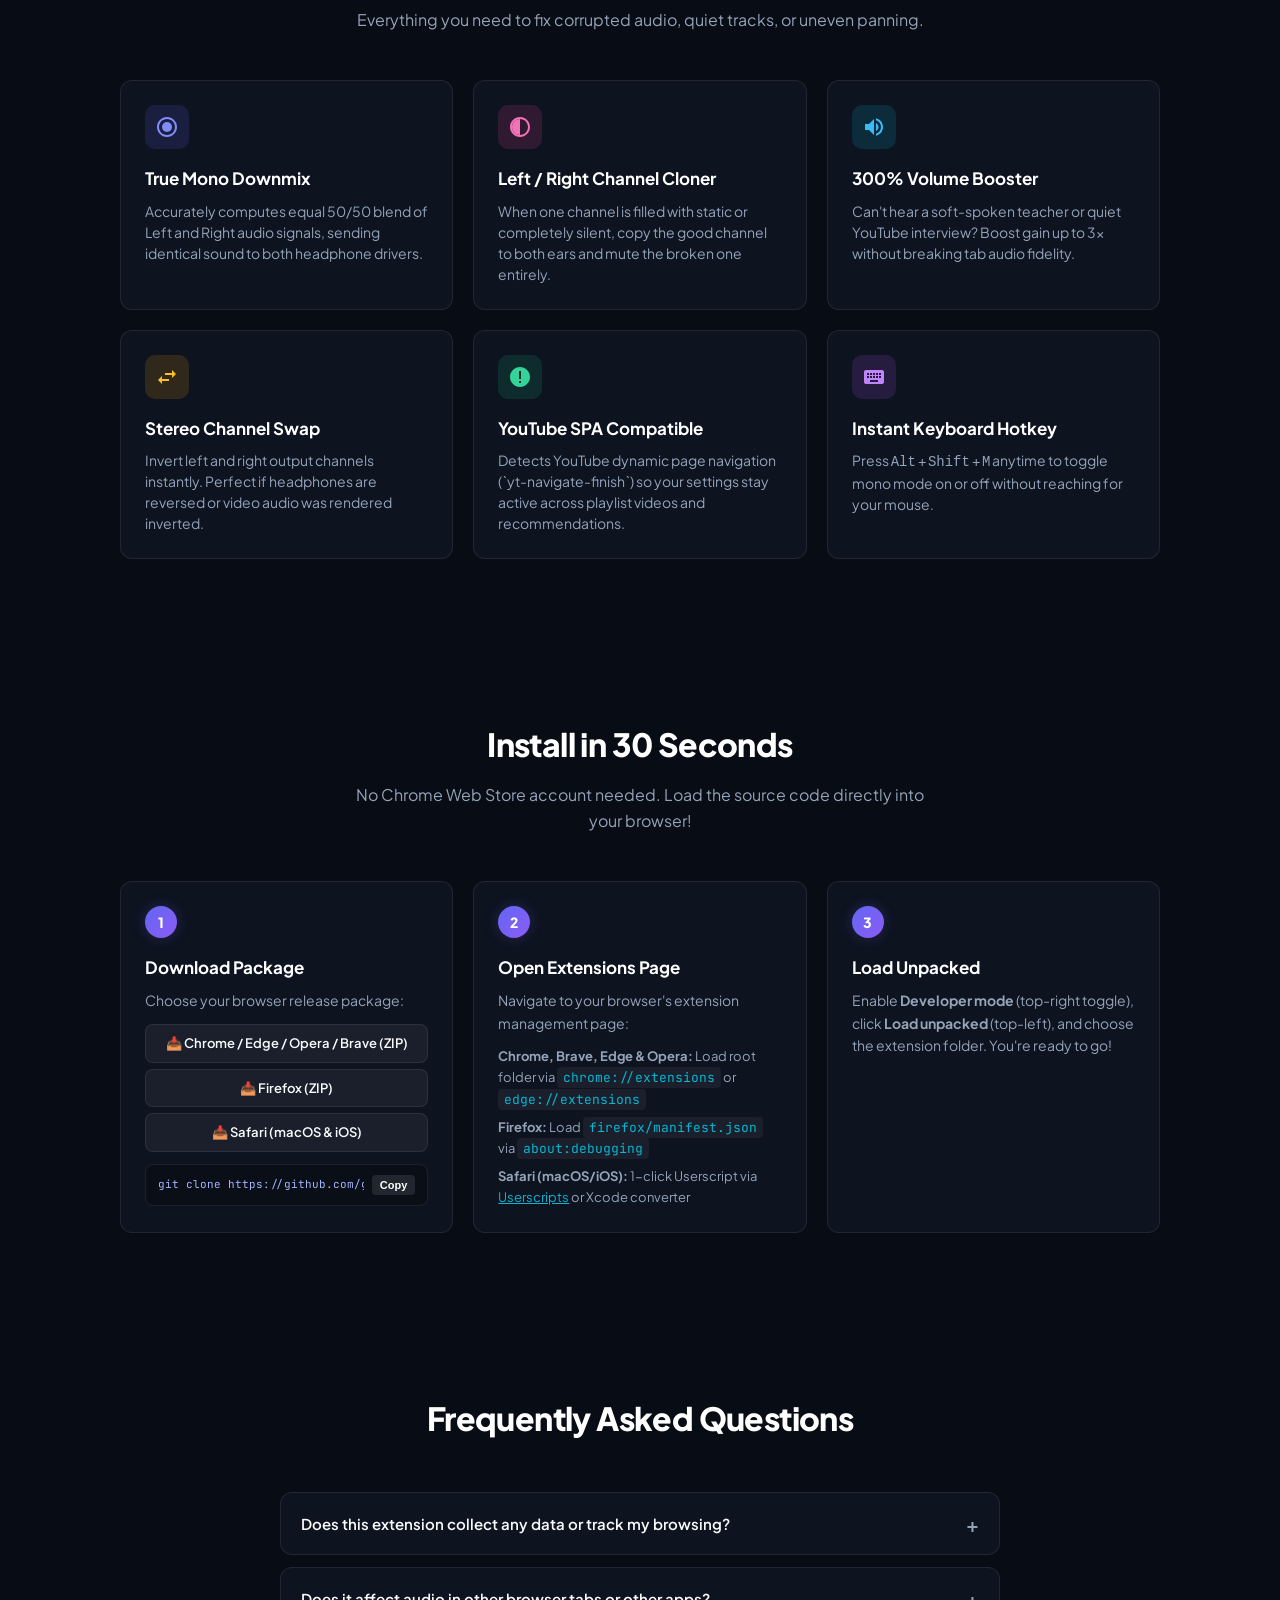
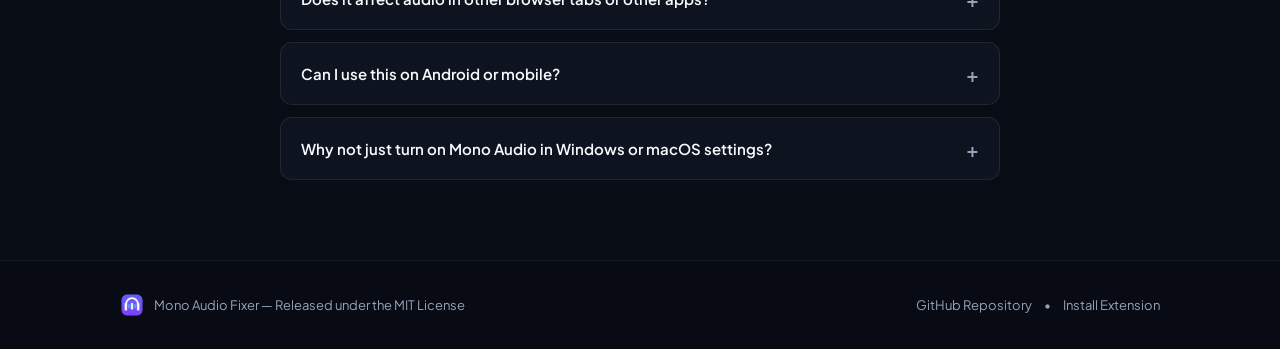
==== commit 785061b2: "feat: organize releases into browser-specific zips and add automated Pages workflow" ====
--- a/docs/index.html
+++ b/docs/index.html
@@ -273,10 +273,21 @@
       <div class="steps-grid">
         <div class="step-card">
           <div class="step-badge">1</div>
-          <h3 class="step-heading">Download Repository</h3>
-          <p class="step-text">Download the ZIP or clone the repository to your computer:</p>
+          <h3 class="step-heading">Download Package</h3>
+          <p class="step-text">Choose your browser release package:</p>
+          <div style="display:flex; flex-direction:column; gap:6px; margin-bottom:12px;">
+            <a href="https://github.com/garora06/yt-mono-audio-fixer/raw/main/releases/v1.0.0/mono-audio-fixer-v1.0.0-chrome-edge-opera-brave.zip" class="btn btn-secondary btn-sm" style="justify-content:center;">
+              📥 Chrome / Edge / Opera / Brave (ZIP)
+            </a>
+            <a href="https://github.com/garora06/yt-mono-audio-fixer/raw/main/releases/v1.0.0/mono-audio-fixer-v1.0.0-firefox.zip" class="btn btn-secondary btn-sm" style="justify-content:center;">
+              📥 Firefox (ZIP)
+            </a>
+            <a href="https://github.com/garora06/yt-mono-audio-fixer/raw/main/releases/v1.0.0/mono-audio-fixer-v1.0.0-safari.zip" class="btn btn-secondary btn-sm" style="justify-content:center;">
+              📥 Safari (macOS & iOS)
+            </a>
+          </div>
           <div class="code-box">
-            <code>git clone https://github.com/YOUR_USERNAME/mono-audio-fixer.git</code>
+            <code>git clone https://github.com/garora06/yt-mono-audio-fixer.git</code>
             <button class="copy-btn" id="copyBtn">Copy</button>
           </div>
         </div>
